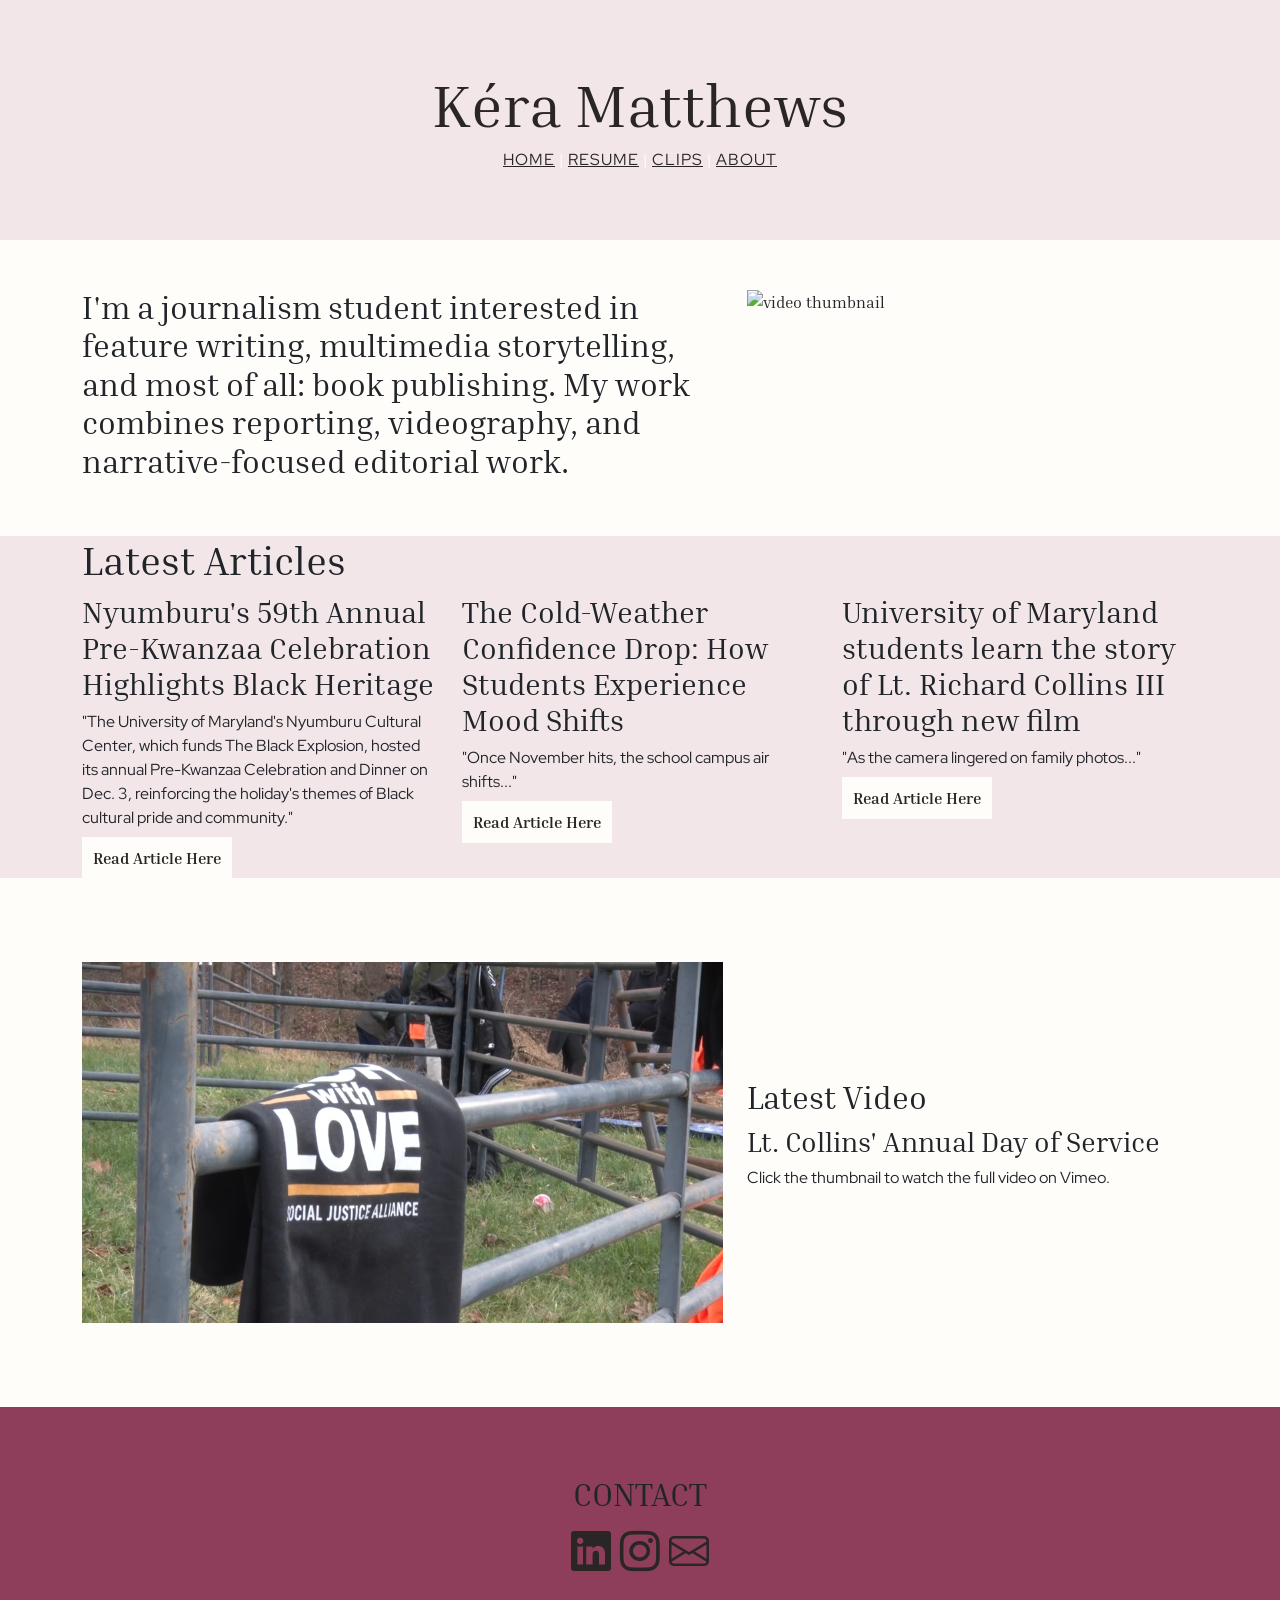
==== index.html @ d0cb020f "portfolio" ====
<!DOCTYPE html>
<html lang="en">

<head>
    <meta charset="UTF-8">
    <meta name="viewport" content="width=device-width, initial-scale=1.0">
    <!-- meta -->
    <title>Kéra Alena Matthews</title>
    <meta name="description"
        content="I'm a journalism student interested in feature writing, multimedia storytelling, and most of all: book publishing.">
    <!-- css -->
    <link href="https://cdn.jsdelivr.net/npm/bootstrap@5.3.8/dist/css/bootstrap.min.css" rel="stylesheet"
        integrity="sha384-sRIl4kxILFvY47J16cr9ZwB07vP4J8+LH7qKQnuqkuIAvNWLzeN8tE5YBujZqJLB" crossorigin="anonymous">
    <link rel="stylesheet" href="site/css/style.css">
    <!--font-->
    <link rel="stylesheet" href="https://cdn.jsdelivr.net/npm/bootstrap-icons@1.13.1/font/bootstrap-icons.min.css">
    <link rel="preconnect" href="https://fonts.googleapis.com">
    <link rel="preconnect" href="https://fonts.gstatic.com" crossorigin>
    <link
        href="https://fonts.googleapis.com/css2?family=Inria+Serif:ital,wght@0,300;0,400;0,700;1,300;1,400;1,700&display=swap"
        rel="stylesheet">
    <link rel="preconnect" href="https://fonts.googleapis.com">
    <link rel="preconnect" href="https://fonts.gstatic.com" crossorigin>
    <link href="https://fonts.googleapis.com/css2?family=Red+Hat+Display:ital,wght@0,300..900;1,300..900&display=swap"
        rel="stylesheet">
    <!-- js -->
    <script src="https://cdn.jsdelivr.net/npm/@popperjs/core@2.11.8/dist/umd/popper.min.js"
        integrity="sha384-I7E8VVD/ismYTF4hNIPjVp/Zjvgyol6VFvRkX/vR+Vc4jQkC+hVqc2pM8ODewa9r"
        crossorigin="anonymous"></script>
    <script src="https://cdn.jsdelivr.net/npm/bootstrap@5.3.8/dist/js/bootstrap.min.js"
        integrity="sha384-G/EV+4j2dNv+tEPo3++6LCgdCROaejBqfUeNjuKAiuXbjrxilcCdDz6ZAVfHWe1Y"
        crossorigin="anonymous"></script>
</head>

<body>
    <header class="header">
        <div class="container text-center my-5">
            <div class="row-align-items-start">
                <h1>Kéra Matthews</h1>
                <nav>
                    <a href="#">Home</a> | <a href="/resume/">Resume</a> | <a href="/clips/">Clips</a> | <a
                        href="/about/">About</a>
                </nav>
            </div>
    </header>
    <main>
        <section class="aboutme">
            <div class="container py-5">
                <div class="row align-items-start">
                    <div class="col-md-7">
                        <div class="left-align">
                            <h2>I'm a journalism student interested in feature writing, multimedia storytelling, and
                                most of all:
                                book
                                publishing. My work combines reporting, videography, and narrative-focused editorial
                                work.</h2>
                        </div>
                    </div>
                    <div class="col-md-5">
                        <img src="site/img/kk.jpg" class="img-fluid" alt="video thumbnail">
                    </div>
        </section>
        <section class="articles">
            <div class="container pt-0 pb-2">

                <div class="row">
                    <div class="col-12">
                        <h2 class="articles-title">Latest Articles</h2>
                    </div>
                </div>

                <div class="row align-items-start">

                    <div class="col-md-4">
                        <h3>Nyumburu's 59th Annual Pre-Kwanzaa Celebration Highlights Black Heritage</h3>
                        <p>"The University of Maryland's Nyumburu Cultural Center, which funds The Black Explosion,
                            hosted its annual Pre-Kwanzaa Celebration and Dinner on Dec. 3, reinforcing the holiday's
                            themes of Black cultural pride and community."</p>

                        <div class="read">
                            <a href="#"><strong>Read Article Here</strong></a>
                        </div>
                    </div>

                    <div class="col-md-4">
                        <h3>The Cold-Weather Confidence Drop: How Students Experience Mood Shifts</h3>
                        <p>"Once November hits, the school campus air shifts..."</p>

                        <div class="read">
                            <a href="#"><strong>Read Article Here</strong></a>
                        </div>
                    </div>

                    <div class="col-md-4">
                        <h3>University of Maryland students learn the story of Lt. Richard Collins III through new film
                        </h3>
                        <p>"As the camera lingered on family photos..."</p>

                        <div class="read">
                            <a href="#"><strong>Read Article Here</strong></a>
                        </div>
                    </div>

                </div>
            </div>
        </section>

        <section class="thumbnail">
            <div class="container py-4">
                <div class="row align-items-center justify-content-center">

                    <div class="col-md-7">
                        <a href="https://vimeo.com/1147526494?share=copy&fl=sv&fe=ci" target="_blank">
                            <img src="site/img/collins.jpg" class="img-fluid video-thumb" alt="video thumbnail">
                        </a>
                    </div>

                    <div class="col-md-5">
                        <h2 class="video-title">Latest Video</h2>
                        <h3>Lt. Collins' Annual Day of Service</h3>
                        <p>
                            Click the thumbnail to watch the full video on Vimeo.
                        </p>
                    </div>

                </div>
            </div>
        </section>
    </main>
    <footer class="contact">
        <div class="container py-5 text-center">
            <h2>
                CONTACT
            </h2>
            <div class="links">
                <a href="https://www.linkedin.com/in/k%C3%A9ra-matthews/"><i class="bi bi-linkedin"></i></a>
                <a href="https://www.instagram.com/keramatthews.media/"><i class="bi bi-instagram"></i></a>
                <a href="mailto:kera.a.matthews@gmail.com"><i class="bi bi-envelope"></i></a>
            </div>
    </footer>
</body>

</html>
---- site/css/style.css ----
/* ===== BASE STYLES ===== */
h1 {
    color: #2a2626;
    font-family: "Inria Serif", serif;
    background-color: #f2e6e8;
    font-size: 60px;
}

.header {
    background: #f2e6e8;
    text-align: center;
    padding: 20px 0;
}

body {
    font-family: "Inria Serif";
    background-color: #fffdfa;
    margin: 0;
}


nav {
    font-family: "Red Hat Display", sans-serif;
    color: #fffdfa;
    text-decoration: none;
    text-transform: uppercase;
    letter-spacing: 1px;
    margin: 0 10px;
}

nav a {
    color: #2a2626;
}

h2 {
    font-family: "Inria Serif";
}

h3 {
    font-family: "Inria Serif";
}

p {
    font-family: "Red Hat Display", sans-serif;
}

.contact {
    background: #8e3e5a;
    padding: 20px 0 60px 0;
    font-size: 40px;
    font-family: "Inria Serif";
}

.aboutme {
    background: #fffdfa;
}

.thumbnail {
    background: #fffdfa;
    padding: 60px 0;
}

.articles {
    background: #f2e6e8
}


.articles h2 {
    font-size: 40px;
    margin-bottom: 10px;
}

.articles h3 {
    font-size: 30px;
}

.bi {
    color: #2a2626;
}

.read a {
    color: #2a2626;
    padding: 0.7em;
    background-color: #fffdfa;
    color: #2a2626;
    text-decoration: none;
}
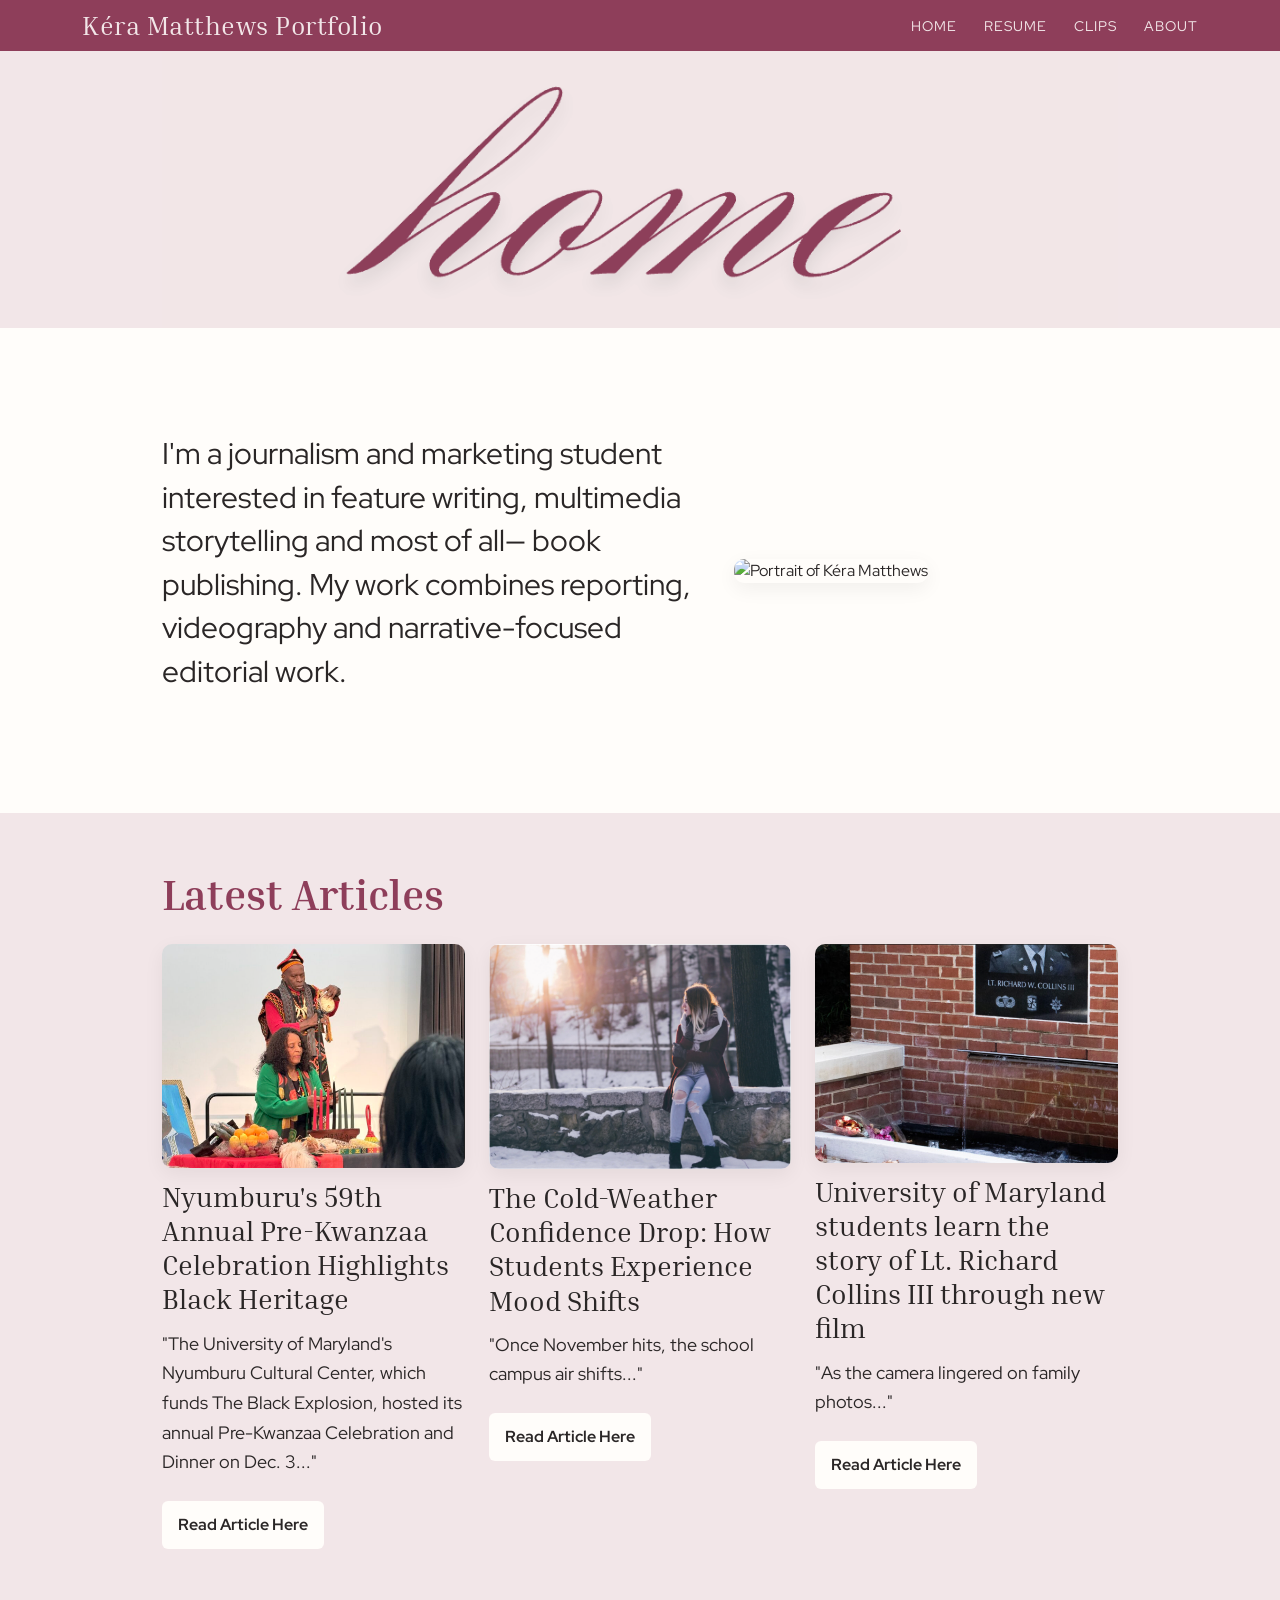
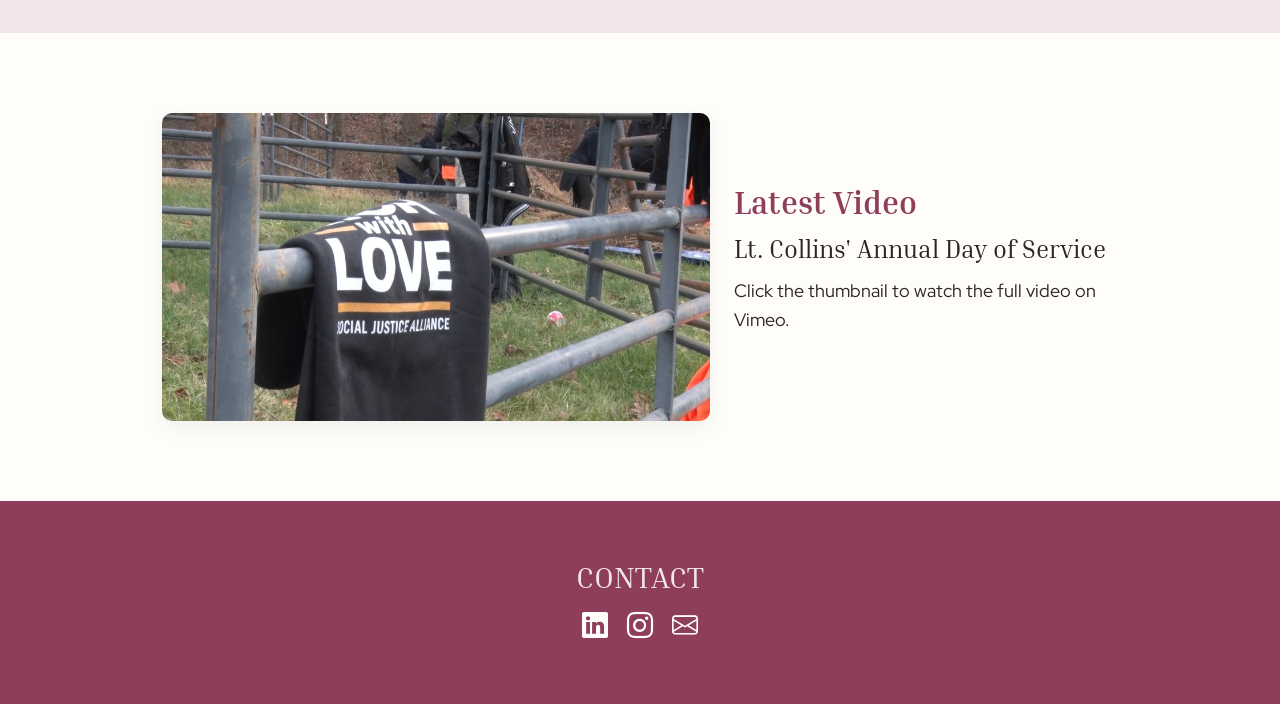
==== commit 0014b0d9: "Fully edited portfolio" ====
--- a/index.html
+++ b/index.html
@@ -33,71 +33,87 @@
 </head>
 
 <body>
-    <header class="header">
-        <div class="container text-center my-5">
-            <div class="row-align-items-start">
-                <h1>Kéra Matthews</h1>
-                <nav>
-                    <a href="#">Home</a> | <a href="/resume/">Resume</a> | <a href="/clips/">Clips</a> | <a
-                        href="/about/">About</a>
-                </nav>
-            </div>
+
+    <header class="header sticky-top">
+        <div class="container nav-container">
+            <h1 class="site-title">
+                <span class="name">Kéra Matthews</span> Portfolio
+            </h1>
+
+            <nav class="nav-links">
+                <a href="/">Home</a>
+                <a href="/resume/">Resume</a>
+                <a href="/clips/">Clips</a>
+                <a href="/about/">About</a>
+            </nav>
+        </div>
     </header>
     <main>
+        <section class="home-img">
+            <div class="container">
+                <img src="site/img/home.jpg" class="img-fluid home" alt="home image">
+            </div>
+        </section>
         <section class="aboutme">
             <div class="container py-5">
-                <div class="row align-items-start">
+                <div class="row align-items-center">
                     <div class="col-md-7">
-                        <div class="left-align">
-                            <h2>I'm a journalism student interested in feature writing, multimedia storytelling, and
-                                most of all:
-                                book
-                                publishing. My work combines reporting, videography, and narrative-focused editorial
-                                work.</h2>
-                        </div>
+                        <p class="intro-text">I'm a journalism and marketing student interested in feature writing,
+                            multimedia storytelling and most of all— book publishing. My work combines reporting,
+                            videography and narrative-focused editorial work.</p>
                     </div>
                     <div class="col-md-5">
-                        <img src="site/img/kk.jpg" class="img-fluid" alt="video thumbnail">
+                        <img src="site/img/kk.jpg" class="img-fluid" alt="Portrait of Kéra Matthews">
                     </div>
+                </div>
+            </div>
         </section>
         <section class="articles">
             <div class="container pt-0 pb-2">
 
                 <div class="row">
                     <div class="col-12">
-                        <h2 class="articles-title">Latest Articles</h2>
+                        <h2 class="articles-title"><strong>Latest Articles</strong></h2>
                     </div>
                 </div>
 
                 <div class="row align-items-start">
 
-                    <div class="col-md-4">
+                    <div class="col-md-4 article-card">
+                        <img src="../site/img/kwanzaa.jpg" class="img-fluid kwanzaa-img" alt="article thumbnail">
                         <h3>Nyumburu's 59th Annual Pre-Kwanzaa Celebration Highlights Black Heritage</h3>
                         <p>"The University of Maryland's Nyumburu Cultural Center, which funds The Black Explosion,
-                            hosted its annual Pre-Kwanzaa Celebration and Dinner on Dec. 3, reinforcing the holiday's
-                            themes of Black cultural pride and community."</p>
+                            hosted its annual Pre-Kwanzaa Celebration and Dinner on Dec. 3..."</p>
 
                         <div class="read">
-                            <a href="#"><strong>Read Article Here</strong></a>
+                            <a
+                                href="https://blackexplosionnews.com/2025/12/11/nyumburus-59th-annual-pre-kwanzaa-celebration-highlights-black-heritage/"><strong>Read
+                                    Article Here</strong></a>
                         </div>
                     </div>
 
-                    <div class="col-md-4">
+                    <div class="col-md-4 article-card">
+                        <img src="../site/img/cold.jpg" class="img-fluid cold-img" alt="article thumbnail">
                         <h3>The Cold-Weather Confidence Drop: How Students Experience Mood Shifts</h3>
                         <p>"Once November hits, the school campus air shifts..."</p>
 
                         <div class="read">
-                            <a href="#"><strong>Read Article Here</strong></a>
+                            <a
+                                href="https://www.hercampus.com/school/maryland/the-cold-weather-confidence-drop-how-students-experience-mood-shifts/"><strong>Read
+                                    Article Here</strong></a>
                         </div>
                     </div>
 
-                    <div class="col-md-4">
+                    <div class="col-md-4 article-card">
+                        <img src="../site/img/memorial.jpg" class="img-fluid memorial-img" alt="article thumbnail">
                         <h3>University of Maryland students learn the story of Lt. Richard Collins III through new film
                         </h3>
                         <p>"As the camera lingered on family photos..."</p>
 
                         <div class="read">
-                            <a href="#"><strong>Read Article Here</strong></a>
+                            <a
+                                href="https://blackexplosionnews.com/2025/10/24/university-of-maryland-students-learn-the-story-of-lt-richard-collins-iii-through-new-film/"><strong>Read
+                                    Article Here</strong></a>
                         </div>
                     </div>
 
@@ -116,8 +132,8 @@
                     </div>
 
                     <div class="col-md-5">
-                        <h2 class="video-title">Latest Video</h2>
-                        <h3>Lt. Collins' Annual Day of Service</h3>
+                        <h2 class="video-title"><strong>Latest Video</strong></h2>
+                        <h3 class="collins-title">Lt. Collins' Annual Day of Service</h3>
                         <p>
                             Click the thumbnail to watch the full video on Vimeo.
                         </p>
@@ -135,7 +151,7 @@
             <div class="links">
                 <a href="https://www.linkedin.com/in/k%C3%A9ra-matthews/"><i class="bi bi-linkedin"></i></a>
                 <a href="https://www.instagram.com/keramatthews.media/"><i class="bi bi-instagram"></i></a>
-                <a href="mailto:kera.a.matthews@gmail.com"><i class="bi bi-envelope"></i></a>
+                <a href="mailto:keralena@gmail.com"><i class="bi bi-envelope"></i></a>
             </div>
     </footer>
 </body>
--- a/site/css/style.css
+++ b/site/css/style.css
@@ -1,87 +1,361 @@
-/* ===== BASE STYLES ===== */
-h1 {
-    color: #2a2626;
-    font-family: "Inria Serif", serif;
-    background-color: #f2e6e8;
-    font-size: 60px;
-}
+body {
+  margin: 0;
+  font-family: "Red Hat Display", sans-serif;
+  background-color: #fffdfa;
+  color: #2a2626;
+}
+
+p,
+li {
+  font-family: "Red Hat Display", sans-serif;
+  font-size: 18px;
+  line-height: 1.65;
+  color: #2a2626;
+}
+
+h2,
+h3 {
+  font-family: "Inria Serif", serif;
+  margin-bottom: 12px;
+}
+
+h2 {
+  color: #8e3e5a;
+}
+
+h3 {
+  color: #2a2626;
+}
+
+main .container {
+  max-width: 980px;
+}
+
+/* =========================
+   HEADER / NAV
+========================= */
 
 .header {
-    background: #f2e6e8;
-    text-align: center;
-    padding: 20px 0;
-}
-
-body {
-    font-family: "Inria Serif";
-    background-color: #fffdfa;
-    margin: 0;
-}
-
-
-nav {
-    font-family: "Red Hat Display", sans-serif;
-    color: #fffdfa;
-    text-decoration: none;
-    text-transform: uppercase;
-    letter-spacing: 1px;
-    margin: 0 10px;
-}
-
-nav a {
-    color: #2a2626;
-}
-
-h2 {
-    font-family: "Inria Serif";
-}
-
-h3 {
-    font-family: "Inria Serif";
-}
-
-p {
-    font-family: "Red Hat Display", sans-serif;
-}
+  background: #8e3e5a;
+  padding: 10px 0;
+}
+
+.nav-container {
+  display: flex;
+  justify-content: space-between;
+  align-items: center;
+}
+
+.site-title {
+  font-family: "Inria Serif", serif;
+  font-size: 26px;
+  color: #f2e6e8;
+  margin: 0;
+  font-weight: 400;
+  letter-spacing: 0.5px;
+}
+
+.nav-links a {
+  margin-left: 24px;
+  text-decoration: none;
+  font-family: "Red Hat Display", sans-serif;
+  text-transform: uppercase;
+  letter-spacing: 1px;
+  font-size: 14px;
+  color: #f2e6e8;
+  transition: color 0.3s ease;
+}
+
+.nav-links a:hover {
+  color: #fffdfa;
+}
+
+.home-img,
+.resume-img,
+.clips-img,
+.about-me-img {
+  background-color: #f2e6e8;
+}
+
+
+.aboutme,
+.articles,
+.thumbnail,
+.recents,
+.publications,
+.about-section {
+  padding: 56px 0;
+}
+
+/* =========================
+   HOME PAGE
+========================= */
+
+.aboutme {
+  background: #fffdfa;
+}
+
+.intro-text {
+  font-size: 30px;
+  text-align: left;
+  line-height: 1.45;
+}
+
+.aboutme img {
+  border-radius: 10px;
+  box-shadow: 0 6px 20px rgba(0, 0, 0, 0.06);
+}
+
+.articles {
+  background: #f2e6e8;
+}
+
+.articles-title {
+  font-size: 42px;
+  margin-bottom: 24px;
+}
+
+.article-card {
+  margin-bottom: 20px;
+}
+
+.articles h3 {
+  font-size: 28px;
+  line-height: 1.22;
+}
+
+.kwanzaa-img,
+.cold-img,
+.memorial-img {
+  border-radius: 10px;
+  box-shadow: 0 6px 20px rgba(0, 0, 0, 0.06);
+  transition: transform 0.3s ease, opacity 0.3s ease;
+  margin-bottom: 12px;
+}
+
+.read a {
+  display: inline-block;
+  padding: 12px 16px;
+  background-color: #fffdfa;
+  color: #2a2626;
+  text-decoration: none;
+  border-radius: 6px;
+  font-size: 16px;
+  margin-top: 8px;
+}
+
+.read a:hover {
+  background: #8e3e5a;
+  color: #fffdfa;
+}
+
+.thumbnail {
+  background: #fffdfa;
+}
+
+.video-thumb {
+  border-radius: 10px;
+  box-shadow: 0 6px 20px rgba(0, 0, 0, 0.06);
+  transition: transform 0.3s ease, opacity 0.3s ease;
+}
+
+.video-thumb:hover {
+  opacity: 0.9;
+  transform: scale(1.03);
+  cursor: pointer;
+}
+
+.video-title {
+  margin-bottom: 12px;
+}
+
+.collins-title {
+  font-size: 25px;
+}
+
+/* =========================
+   RESUME PAGE
+========================= */
+
+.education {
+  margin-top: 20px;
+}
+
+hr {
+  border: none;
+  border-top: 1px solid #d9cfd2;
+  margin: 28px 0 18px 0;
+}
+
+/* =========================
+   CLIPS PAGE
+========================= */
+
+.recents {
+  background: #fffdfa;
+}
+
+.multimedia-title,
+.account-title {
+  font-size: 38px;
+  margin-bottom: 22px;
+}
+
+.left-feature {
+  margin-right: 0;
+}
+
+.left-rec-img,
+.right-rec-img,
+.pub-img {
+  border-radius: 10px;
+  box-shadow: 0 6px 20px rgba(0, 0, 0, 0.06);
+  transition: transform 0.3s ease, opacity 0.3s ease;
+}
+
+.left-rec-img {
+  width: 100%;
+  max-width: 280px;
+  height: auto;
+  display: block;
+}
+
+.right-rec-img {
+  width: 100%;
+  max-width: 320px;
+  height: auto;
+  display: block;
+  margin: 0 auto;
+}
+
+.left-rec-img:hover,
+.right-rec-img:hover {
+  transform: scale(1.03);
+  opacity: 0.88;
+  cursor: pointer;
+}
+
+.rec-text {
+  font-size: 22px;
+  line-height: 1.45;
+  max-width: 420px;
+}
+
+.rec-text1 {
+  font-size: 16px;
+  margin-top: 10px;
+  color: #4d4d4d;
+}
+
+.insta-handle {
+  text-align: center;
+  margin-top: 8px;
+  font-size: 20px;
+}
+
+.insta-handle a,
+.insta-handle a:visited {
+  color: #6c6c6c;
+  text-decoration: none;
+}
+
+.insta-handle a:hover {
+  color: #8e3e5a;
+}
+
+.publications {
+  background: #fffdfa;
+  padding-top: 30px;
+}
+
+.pub-btn,
+.pub-btn:visited {
+  display: inline-block;
+  background: #f2e6e8;
+  color: #2a2626;
+  text-decoration: none;
+  padding: 10px 14px;
+  border-radius: 6px;
+  margin-top: 10px;
+  font-size: 16px;
+}
+
+.pub-btn:hover {
+  background: #8e3e5a;
+  color: #fffdfa;
+}
+
+.HC-title,
+.BE-title {
+  color: #8e3e5a;
+}
+
+/* =========================
+   ABOUT PAGE
+========================= */
+
+.about-section {
+  margin-top: 20px;
+  background: #fffdfa;
+}
+
+.bio-title {
+  font-size: 38px;
+}
+
+.headshot {
+  max-width: 320px;
+  width: 100%;
+  height: auto;
+  display: block;
+  border-radius: 10px;
+  box-shadow: 0 6px 20px rgba(0, 0, 0, 0.06);
+}
+
+.bio-text {
+  font-size: 20px;
+  line-height: 1.7;
+  max-width: 700px;
+}
+
+.about-block {
+  margin: 30px 0;
+  padding: 28px;
+  background: #f8eff2;
+  border-radius: 12px;
+}
+
+.about-bottom {
+  margin: 30px 0;
+  padding: 28px;
+  background: #efe9e2;
+  border-radius: 12px;
+}
+
+/* =========================
+   FOOTER
+========================= */
 
 .contact {
-    background: #8e3e5a;
-    padding: 20px 0 60px 0;
-    font-size: 40px;
-    font-family: "Inria Serif";
-}
-
-.aboutme {
-    background: #fffdfa;
-}
-
-.thumbnail {
-    background: #fffdfa;
-    padding: 60px 0;
-}
-
-.articles {
-    background: #f2e6e8
-}
-
-
-.articles h2 {
-    font-size: 40px;
-    margin-bottom: 10px;
-}
-
-.articles h3 {
-    font-size: 30px;
+  background: #8e3e5a;
+  padding: 10px 0;
+  text-align: center;
+}
+
+.contact h2 {
+  color: #f2e6e8;
+  font-size: 30px;
+}
+
+.links a {
+  margin: 8px;
 }
 
 .bi {
-    color: #2a2626;
-}
-
-.read a {
-    color: #2a2626;
-    padding: 0.7em;
-    background-color: #fffdfa;
-    color: #2a2626;
-    text-decoration: none;
+  color: #fffdfa;
+  font-size: 26px;
+}
+
+.links a:hover .bi {
+  color: #f2e6e8;
 }
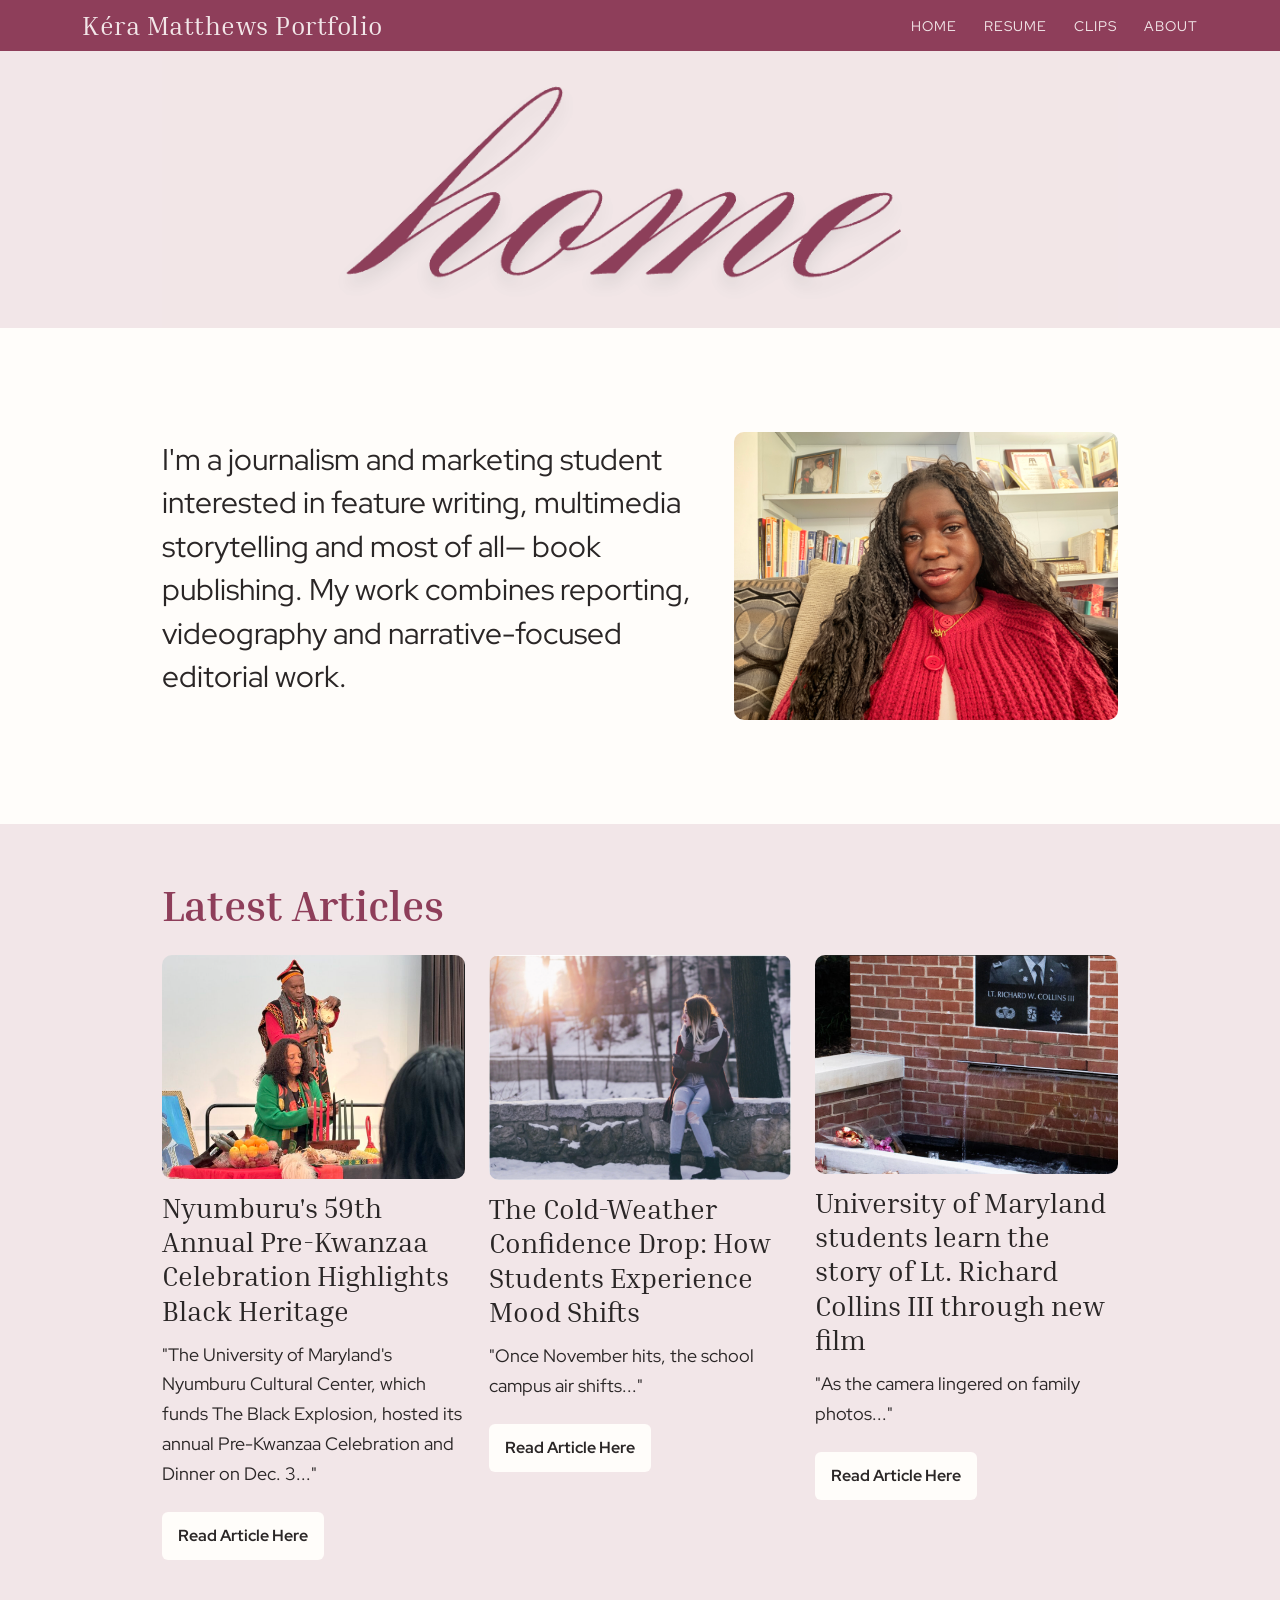
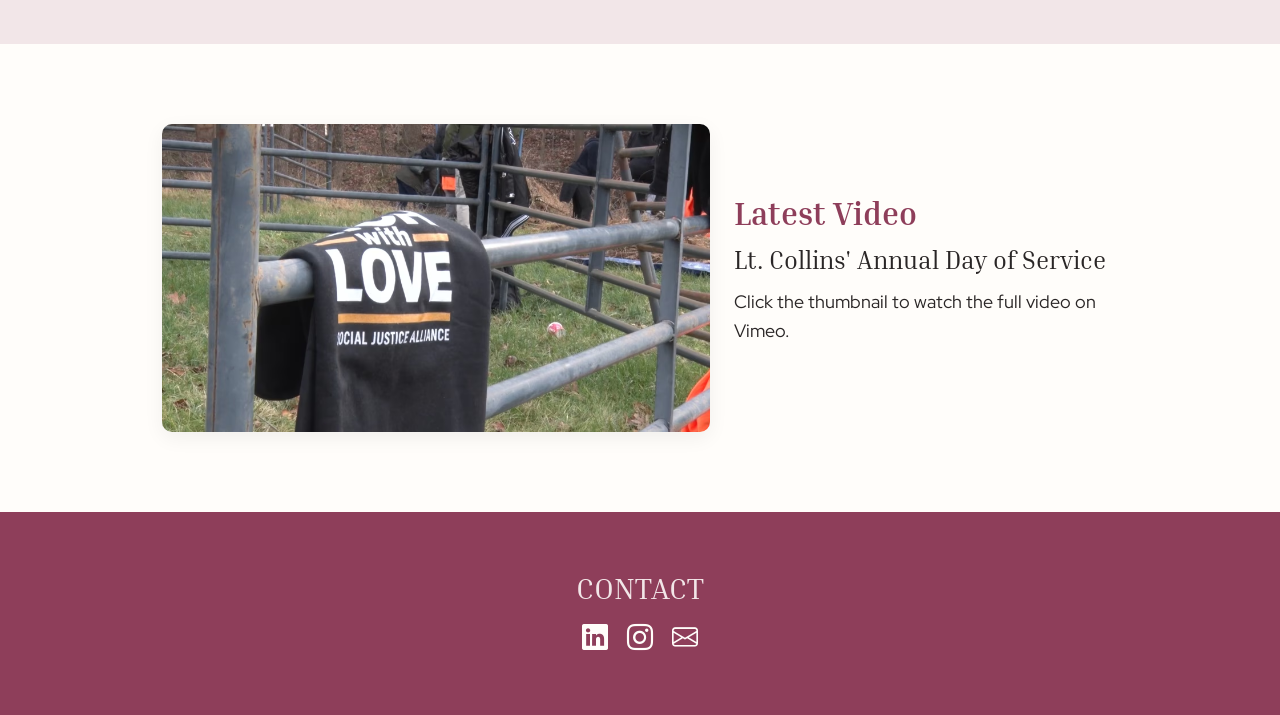
==== commit f4eff9da: "edit" ====
--- a/index.html
+++ b/index.html
@@ -63,7 +63,7 @@
                             videography and narrative-focused editorial work.</p>
                     </div>
                     <div class="col-md-5">
-                        <img src="site/img/kk.jpg" class="img-fluid" alt="Portrait of Kéra Matthews">
+                        <img src="site/img/kk.JPG" class="img-fluid" alt="Portrait of Kéra Matthews">
                     </div>
                 </div>
             </div>
--- a/site/css/style.css
+++ b/site/css/style.css
@@ -31,9 +31,7 @@
   max-width: 980px;
 }
 
-/* =========================
-   HEADER / NAV
-========================= */
+/* HEADER / NAV */
 
 .header {
   background: #8e3e5a;
@@ -87,9 +85,7 @@
   padding: 56px 0;
 }
 
-/* =========================
-   HOME PAGE
-========================= */
+/* HOME PAGE */
 
 .aboutme {
   background: #fffdfa;
@@ -103,7 +99,6 @@
 
 .aboutme img {
   border-radius: 10px;
-  box-shadow: 0 6px 20px rgba(0, 0, 0, 0.06);
 }
 
 .articles {
@@ -128,8 +123,6 @@
 .cold-img,
 .memorial-img {
   border-radius: 10px;
-  box-shadow: 0 6px 20px rgba(0, 0, 0, 0.06);
-  transition: transform 0.3s ease, opacity 0.3s ease;
   margin-bottom: 12px;
 }
 
@@ -160,7 +153,6 @@
 }
 
 .video-thumb:hover {
-  opacity: 0.9;
   transform: scale(1.03);
   cursor: pointer;
 }
@@ -173,9 +165,7 @@
   font-size: 25px;
 }
 
-/* =========================
-   RESUME PAGE
-========================= */
+/* RESUME PAGE */
 
 .education {
   margin-top: 20px;
@@ -187,9 +177,7 @@
   margin: 28px 0 18px 0;
 }
 
-/* =========================
-   CLIPS PAGE
-========================= */
+/*CLIPS PAGE */
 
 .recents {
   background: #fffdfa;
@@ -231,8 +219,6 @@
 .left-rec-img:hover,
 .right-rec-img:hover {
   transform: scale(1.03);
-  opacity: 0.88;
-  cursor: pointer;
 }
 
 .rec-text {
@@ -255,7 +241,7 @@
 
 .insta-handle a,
 .insta-handle a:visited {
-  color: #6c6c6c;
+  color: #2a2626;
   text-decoration: none;
 }
 
@@ -270,7 +256,6 @@
 
 .pub-btn,
 .pub-btn:visited {
-  display: inline-block;
   background: #f2e6e8;
   color: #2a2626;
   text-decoration: none;
@@ -290,9 +275,7 @@
   color: #8e3e5a;
 }
 
-/* =========================
-   ABOUT PAGE
-========================= */
+/*ABOUT PAGE */
 
 .about-section {
   margin-top: 20px;
@@ -309,7 +292,6 @@
   height: auto;
   display: block;
   border-radius: 10px;
-  box-shadow: 0 6px 20px rgba(0, 0, 0, 0.06);
 }
 
 .bio-text {
@@ -321,7 +303,7 @@
 .about-block {
   margin: 30px 0;
   padding: 28px;
-  background: #f8eff2;
+  background: #f2e6e8;
   border-radius: 12px;
 }
 
@@ -332,9 +314,7 @@
   border-radius: 12px;
 }
 
-/* =========================
-   FOOTER
-========================= */
+/* FOOTER */
 
 .contact {
   background: #8e3e5a;
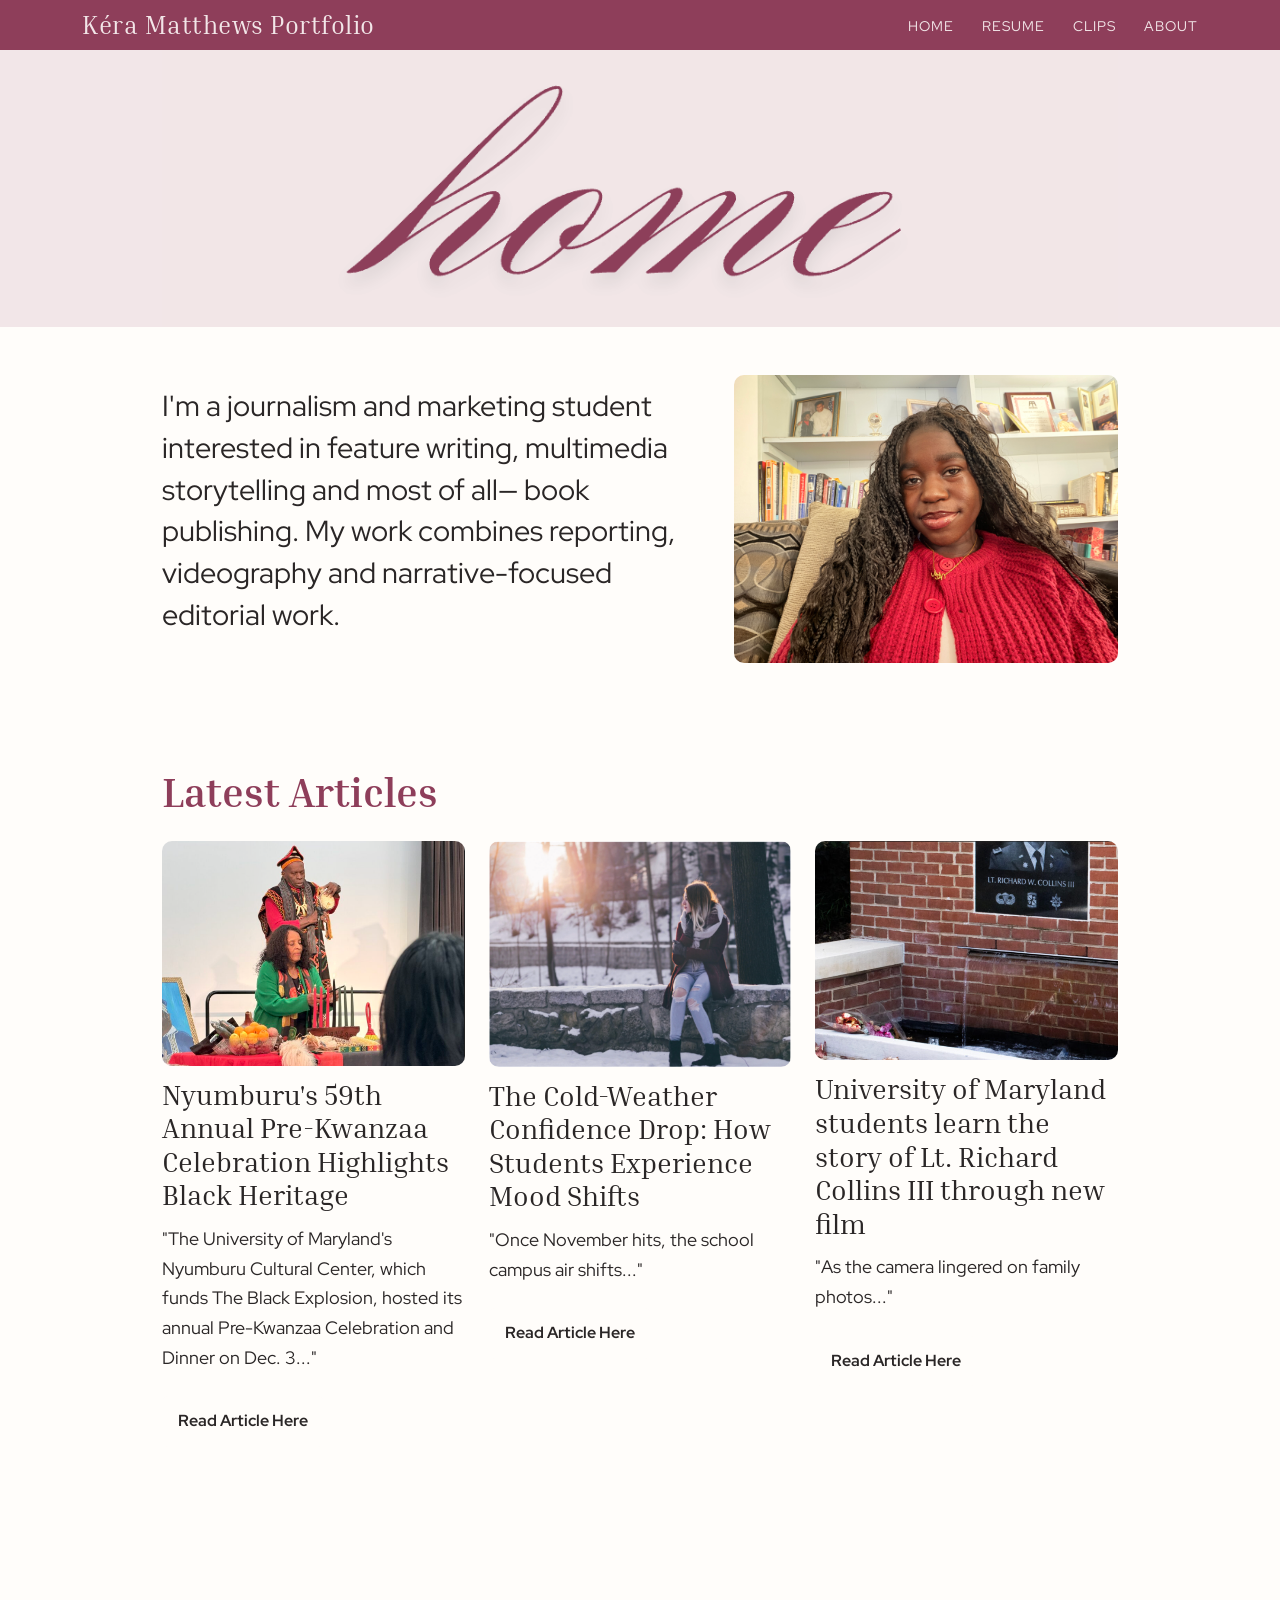
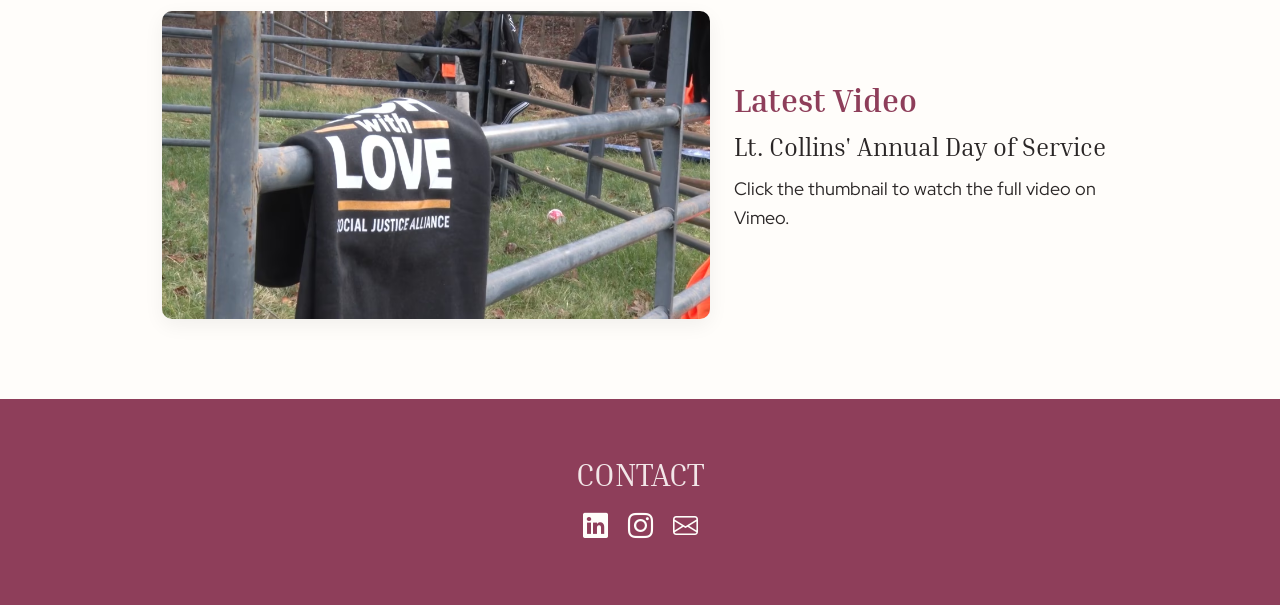
==== commit ed97c247: "resubmissions" ====
--- a/index.html
+++ b/index.html
@@ -19,8 +19,6 @@
     <link
         href="https://fonts.googleapis.com/css2?family=Inria+Serif:ital,wght@0,300;0,400;0,700;1,300;1,400;1,700&display=swap"
         rel="stylesheet">
-    <link rel="preconnect" href="https://fonts.googleapis.com">
-    <link rel="preconnect" href="https://fonts.gstatic.com" crossorigin>
     <link href="https://fonts.googleapis.com/css2?family=Red+Hat+Display:ital,wght@0,300..900;1,300..900&display=swap"
         rel="stylesheet">
     <!-- js -->
@@ -49,7 +47,7 @@
         </div>
     </header>
     <main>
-        <section class="home-img">
+        <section class="img-bg">
             <div class="container">
                 <img src="site/img/home.jpg" class="img-fluid home" alt="home image">
             </div>
@@ -68,7 +66,7 @@
                 </div>
             </div>
         </section>
-        <section class="articles">
+        <section class="main-sections">
             <div class="container pt-0 pb-2">
 
                 <div class="row">
@@ -121,7 +119,7 @@
             </div>
         </section>
 
-        <section class="thumbnail">
+        <section class="main-sections">
             <div class="container py-4">
                 <div class="row align-items-center justify-content-center">
 
@@ -153,6 +151,7 @@
                 <a href="https://www.instagram.com/keramatthews.media/"><i class="bi bi-instagram"></i></a>
                 <a href="mailto:keralena@gmail.com"><i class="bi bi-envelope"></i></a>
             </div>
+        </div>
     </footer>
 </body>
 
--- a/site/css/style.css
+++ b/site/css/style.css
@@ -3,14 +3,8 @@
   font-family: "Red Hat Display", sans-serif;
   background-color: #fffdfa;
   color: #2a2626;
-}
-
-p,
-li {
-  font-family: "Red Hat Display", sans-serif;
   font-size: 18px;
   line-height: 1.65;
-  color: #2a2626;
 }
 
 h2,
@@ -46,20 +40,18 @@
 
 .site-title {
   font-family: "Inria Serif", serif;
-  font-size: 26px;
+  font-size: 1.4em;
   color: #f2e6e8;
   margin: 0;
-  font-weight: 400;
   letter-spacing: 0.5px;
 }
 
 .nav-links a {
   margin-left: 24px;
   text-decoration: none;
-  font-family: "Red Hat Display", sans-serif;
   text-transform: uppercase;
   letter-spacing: 1px;
-  font-size: 14px;
+  font-size: 0.8em;
   color: #f2e6e8;
   transition: color 0.3s ease;
 }
@@ -68,20 +60,11 @@
   color: #fffdfa;
 }
 
-.home-img,
-.resume-img,
-.clips-img,
-.about-me-img {
+.img-bg {
   background-color: #f2e6e8;
 }
 
-
-.aboutme,
-.articles,
-.thumbnail,
-.recents,
-.publications,
-.about-section {
+.main-sections {
   padding: 56px 0;
 }
 
@@ -92,7 +75,7 @@
 }
 
 .intro-text {
-  font-size: 30px;
+  font-size: 1.6em;
   text-align: left;
   line-height: 1.45;
 }
@@ -106,7 +89,7 @@
 }
 
 .articles-title {
-  font-size: 42px;
+  font-size: 2.3em;
   margin-bottom: 24px;
 }
 
@@ -115,7 +98,7 @@
 }
 
 .articles h3 {
-  font-size: 28px;
+  font-size: 1.6em;
   line-height: 1.22;
 }
 
@@ -133,7 +116,7 @@
   color: #2a2626;
   text-decoration: none;
   border-radius: 6px;
-  font-size: 16px;
+  font-size: 0.9em;
   margin-top: 8px;
 }
 
@@ -162,7 +145,7 @@
 }
 
 .collins-title {
-  font-size: 25px;
+  font-size: 1.39em;
 }
 
 /* RESUME PAGE */
@@ -185,7 +168,7 @@
 
 .multimedia-title,
 .account-title {
-  font-size: 38px;
+  font-size: 2.1em;
   margin-bottom: 22px;
 }
 
@@ -222,13 +205,13 @@
 }
 
 .rec-text {
-  font-size: 22px;
+  font-size: 1.2em;
   line-height: 1.45;
   max-width: 420px;
 }
 
 .rec-text1 {
-  font-size: 16px;
+  font-size: 0.9em;
   margin-top: 10px;
   color: #4d4d4d;
 }
@@ -236,7 +219,7 @@
 .insta-handle {
   text-align: center;
   margin-top: 8px;
-  font-size: 20px;
+  font-size: 1.1em;
 }
 
 .insta-handle a,
@@ -262,7 +245,7 @@
   padding: 10px 14px;
   border-radius: 6px;
   margin-top: 10px;
-  font-size: 16px;
+  font-size: 0.9em;
 }
 
 .pub-btn:hover {
@@ -283,7 +266,7 @@
 }
 
 .bio-title {
-  font-size: 38px;
+  font-size: 2.1em;
 }
 
 .headshot {
@@ -295,7 +278,7 @@
 }
 
 .bio-text {
-  font-size: 20px;
+  font-size: 1.1em;
   line-height: 1.7;
   max-width: 700px;
 }
@@ -324,7 +307,7 @@
 
 .contact h2 {
   color: #f2e6e8;
-  font-size: 30px;
+  font-size: 1.7em;
 }
 
 .links a {
@@ -333,7 +316,7 @@
 
 .bi {
   color: #fffdfa;
-  font-size: 26px;
+  font-size: 1.4em;
 }
 
 .links a:hover .bi {
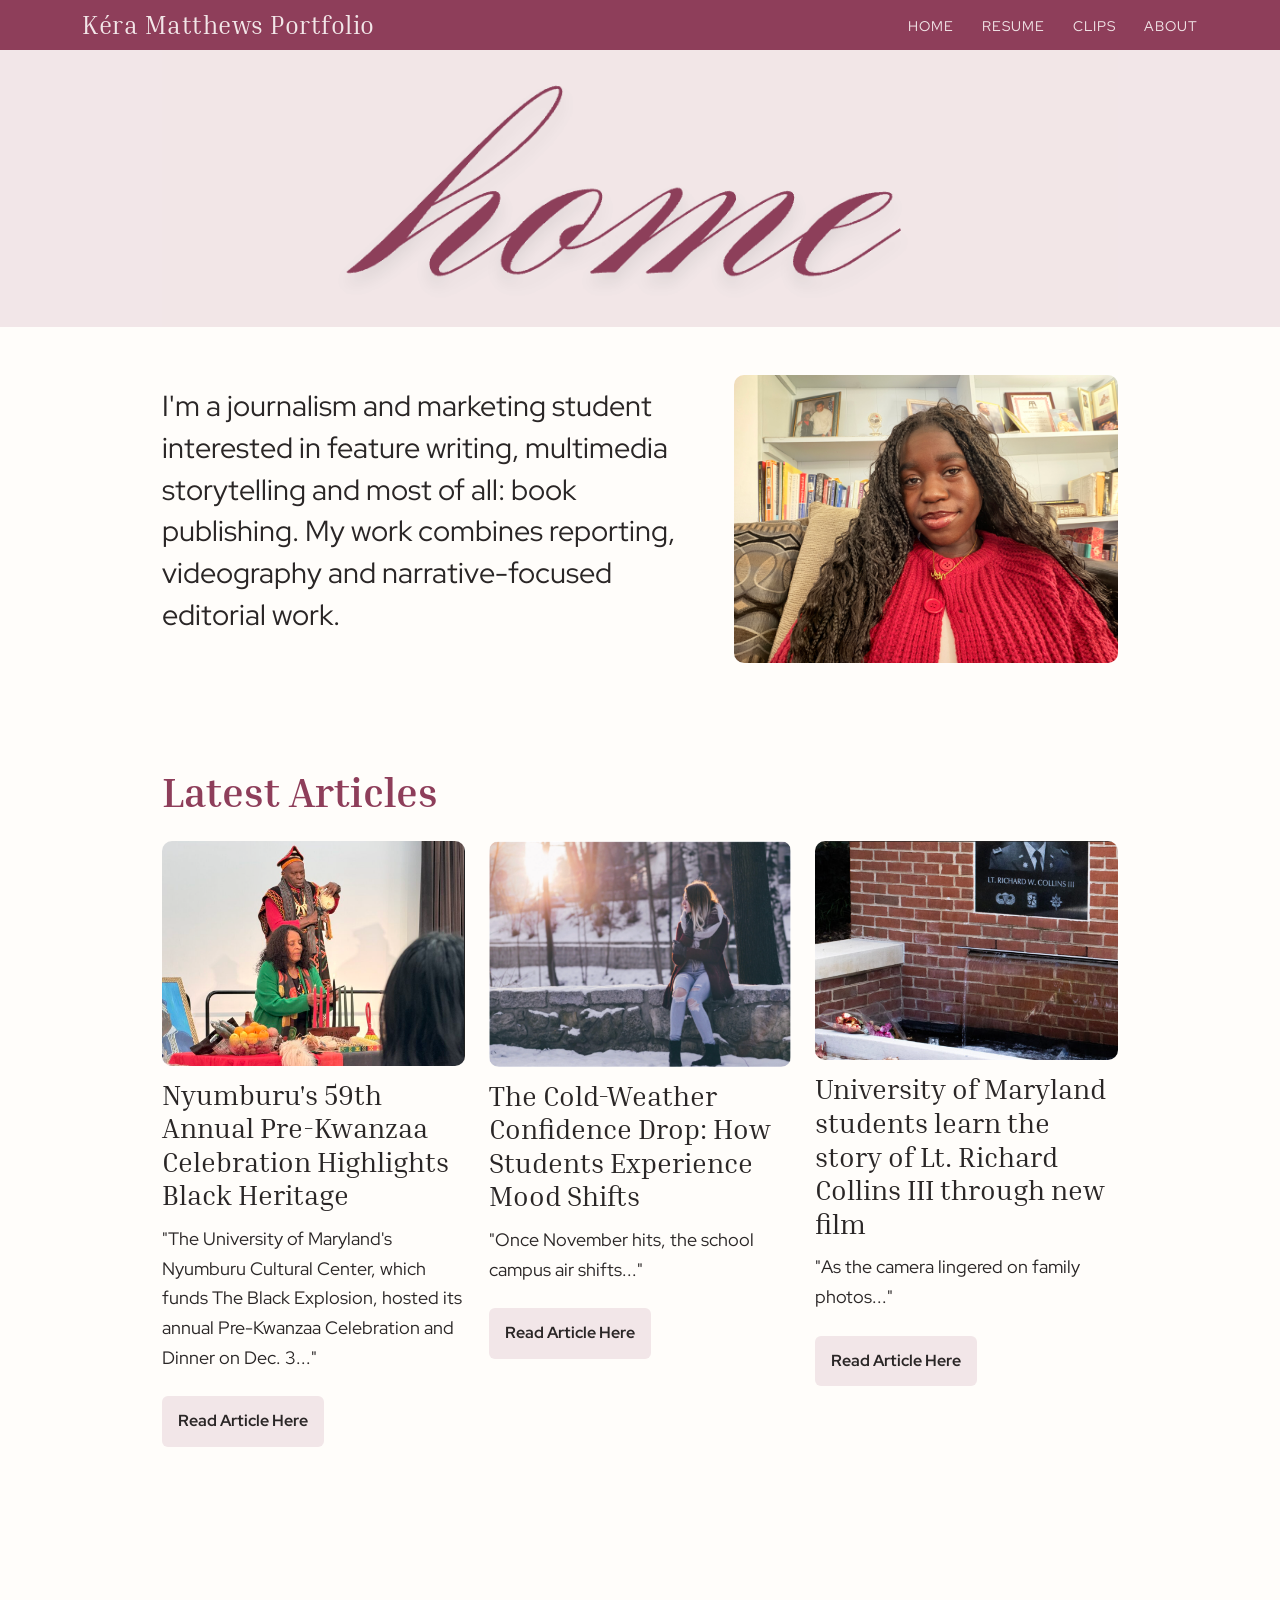
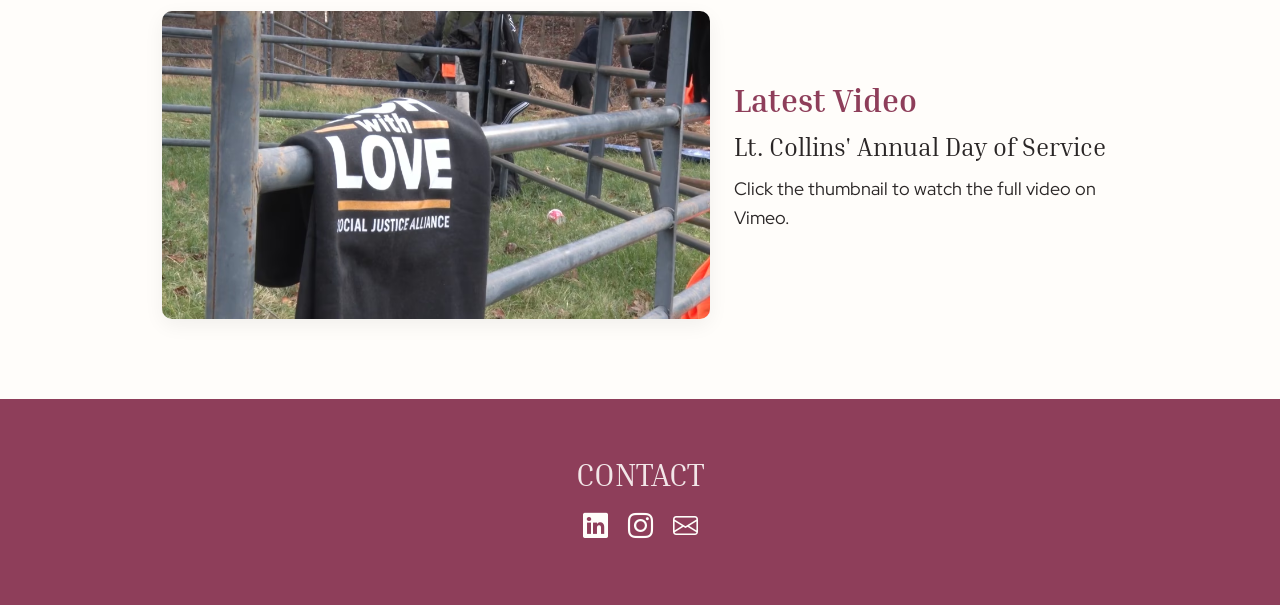
==== commit cea29172: "updates for internship applications" ====
--- a/index.html
+++ b/index.html
@@ -57,7 +57,7 @@
                 <div class="row align-items-center">
                     <div class="col-md-7">
                         <p class="intro-text">I'm a journalism and marketing student interested in feature writing,
-                            multimedia storytelling and most of all— book publishing. My work combines reporting,
+                            multimedia storytelling and most of all: book publishing. My work combines reporting,
                             videography and narrative-focused editorial work.</p>
                     </div>
                     <div class="col-md-5">
--- a/site/css/style.css
+++ b/site/css/style.css
@@ -112,7 +112,7 @@
 .read a {
   display: inline-block;
   padding: 12px 16px;
-  background-color: #fffdfa;
+  background-color: #f2e6e8;
   color: #2a2626;
   text-decoration: none;
   border-radius: 6px;
@@ -122,7 +122,7 @@
 
 .read a:hover {
   background: #8e3e5a;
-  color: #fffdfa;
+  color: #f2e6e8;
 }
 
 .thumbnail {
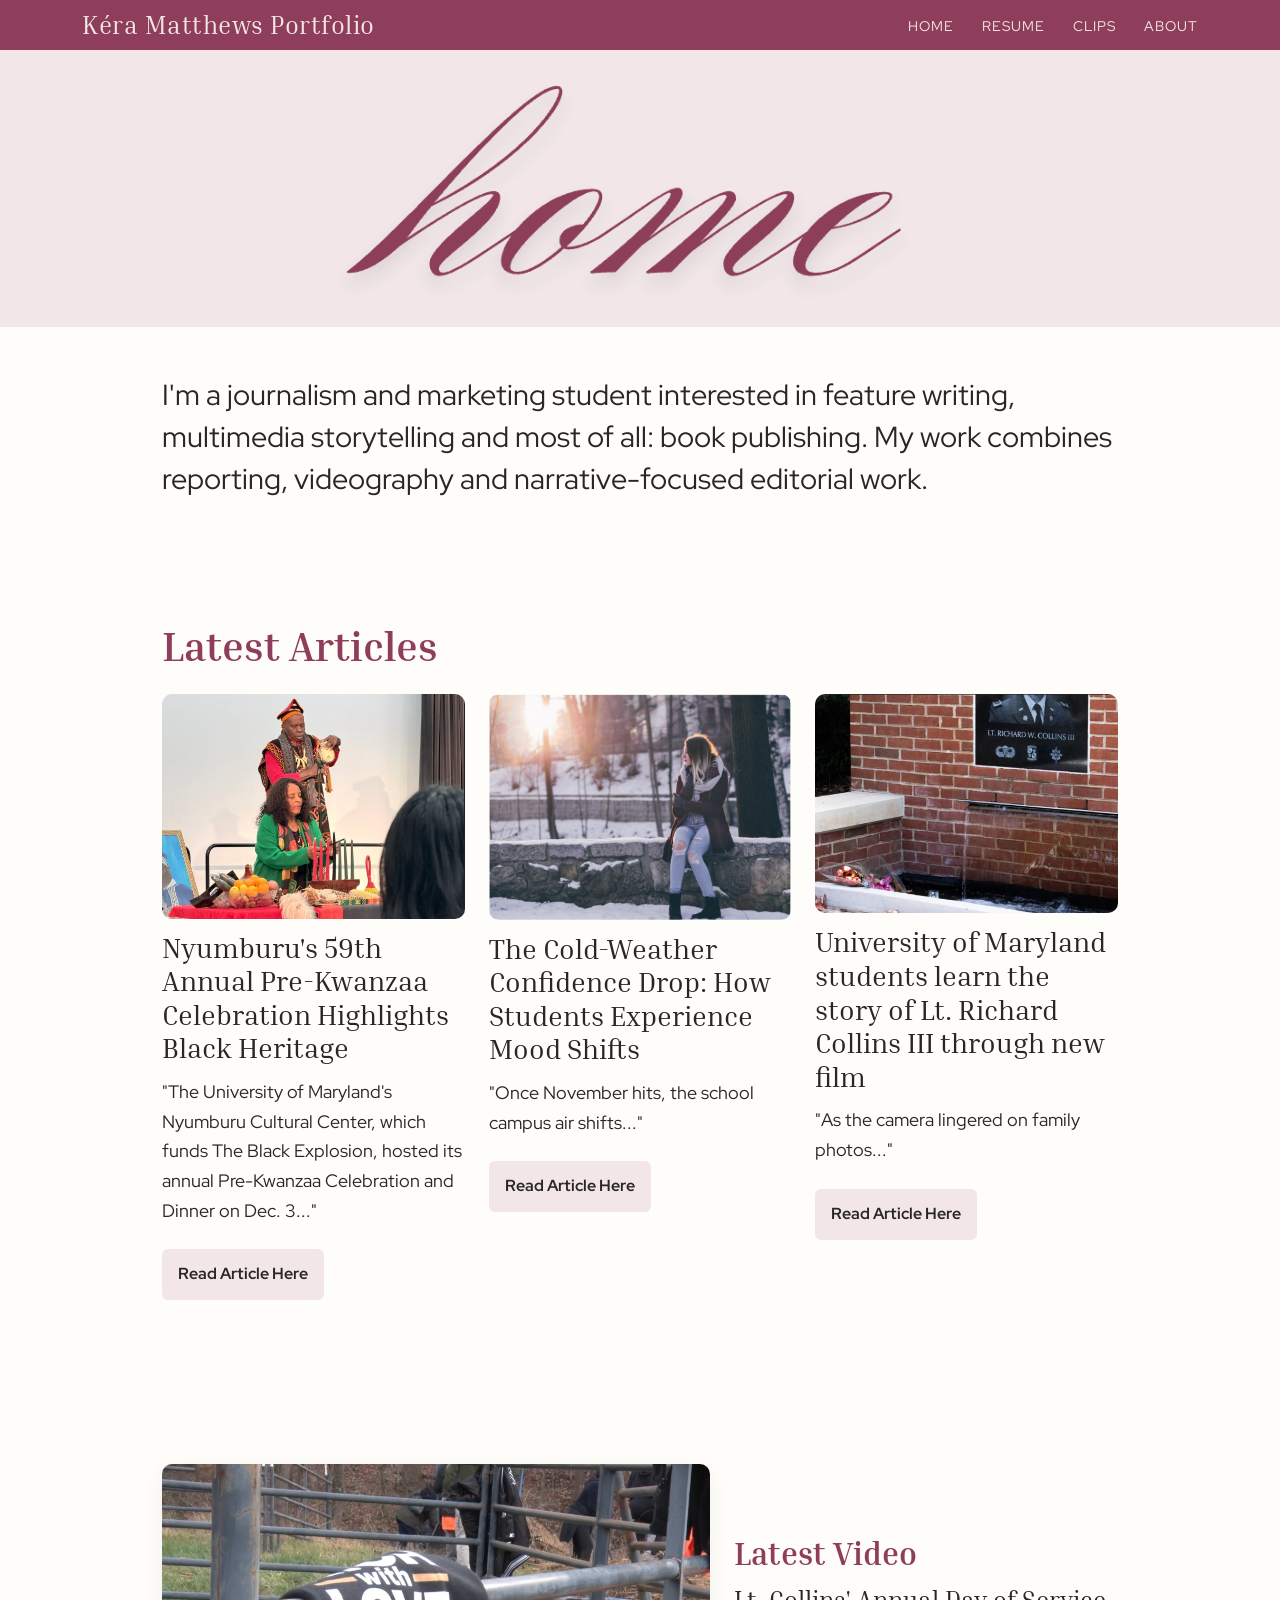
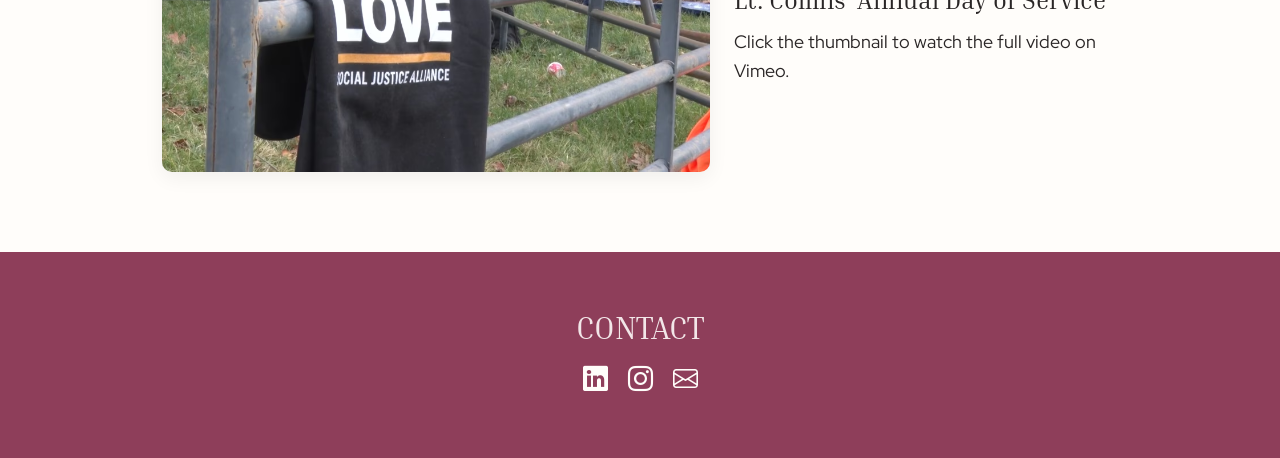
==== commit dcd2f3fd: "updating index.html" ====
--- a/index.html
+++ b/index.html
@@ -55,13 +55,10 @@
         <section class="aboutme">
             <div class="container py-5">
                 <div class="row align-items-center">
-                    <div class="col-md-7">
+                    <div class="col-md-12">
                         <p class="intro-text">I'm a journalism and marketing student interested in feature writing,
                             multimedia storytelling and most of all: book publishing. My work combines reporting,
                             videography and narrative-focused editorial work.</p>
-                    </div>
-                    <div class="col-md-5">
-                        <img src="site/img/kk.JPG" class="img-fluid" alt="Portrait of Kéra Matthews">
                     </div>
                 </div>
             </div>
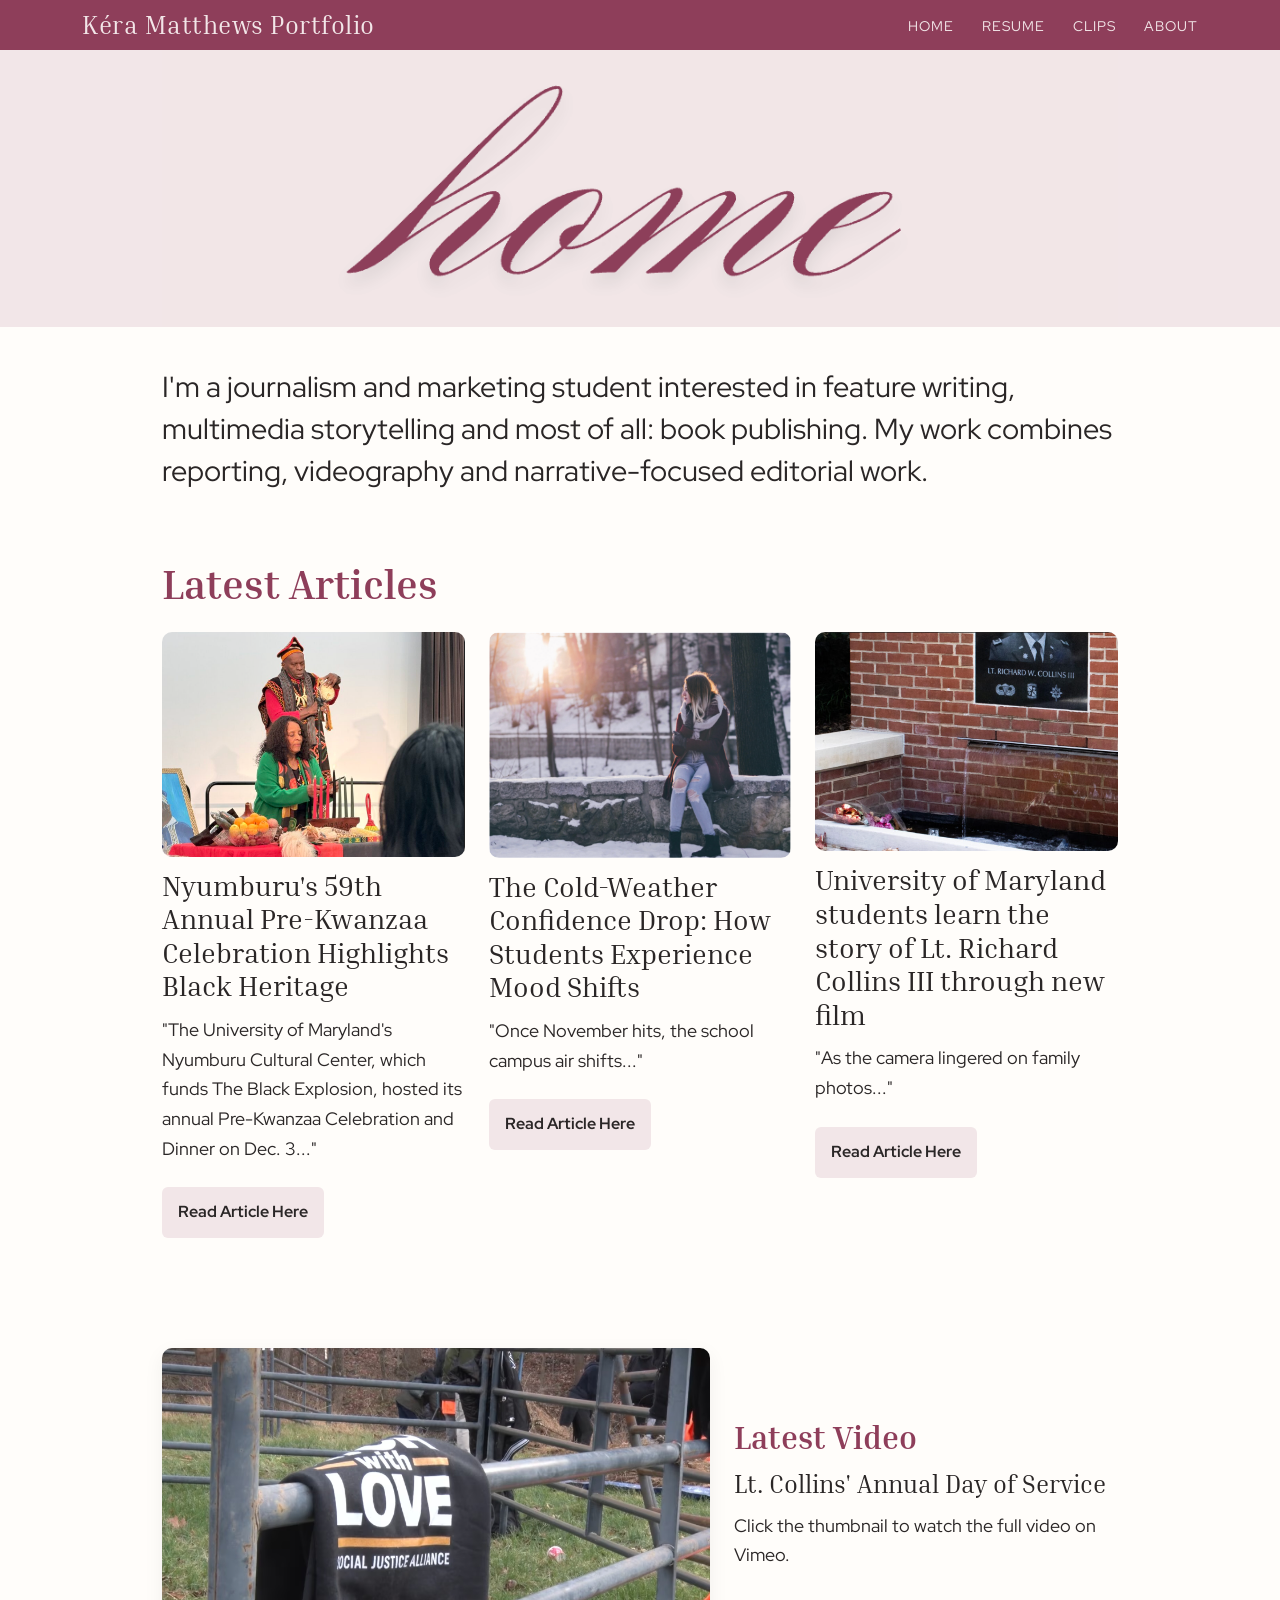
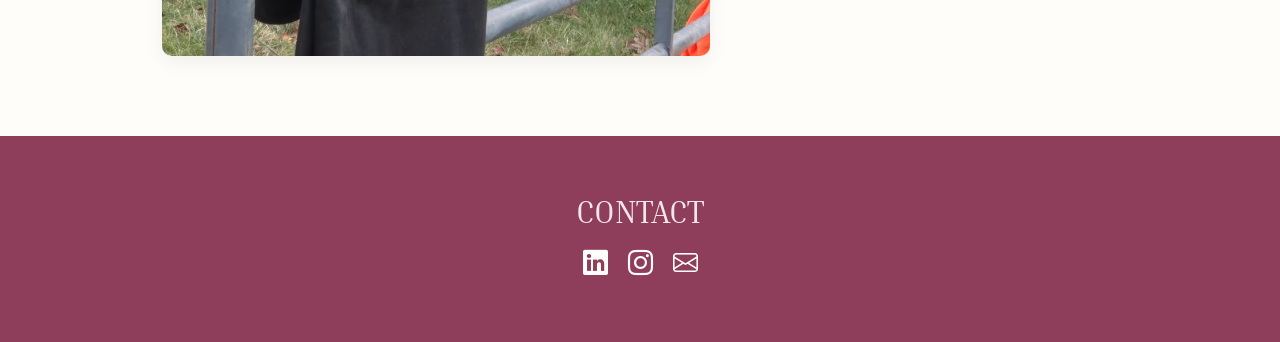
==== commit 1979a128: "front page edits" ====
--- a/index.html
+++ b/index.html
@@ -53,7 +53,7 @@
             </div>
         </section>
         <section class="aboutme">
-            <div class="container py-5">
+            <div class="container">
                 <div class="row align-items-center">
                     <div class="col-md-12">
                         <p class="intro-text">I'm a journalism and marketing student interested in feature writing,
@@ -64,7 +64,7 @@
             </div>
         </section>
         <section class="main-sections">
-            <div class="container pt-0 pb-2">
+            <div class="container">
 
                 <div class="row">
                     <div class="col-12">
--- a/site/css/style.css
+++ b/site/css/style.css
@@ -72,6 +72,13 @@
 
 .aboutme {
   background: #fffdfa;
+  padding: 40px 10px;
+  margin-bottom: 0;
+}
+
+.main-sections {
+  padding-top: 10px;
+  margin-top: 0;
 }
 
 .intro-text {
